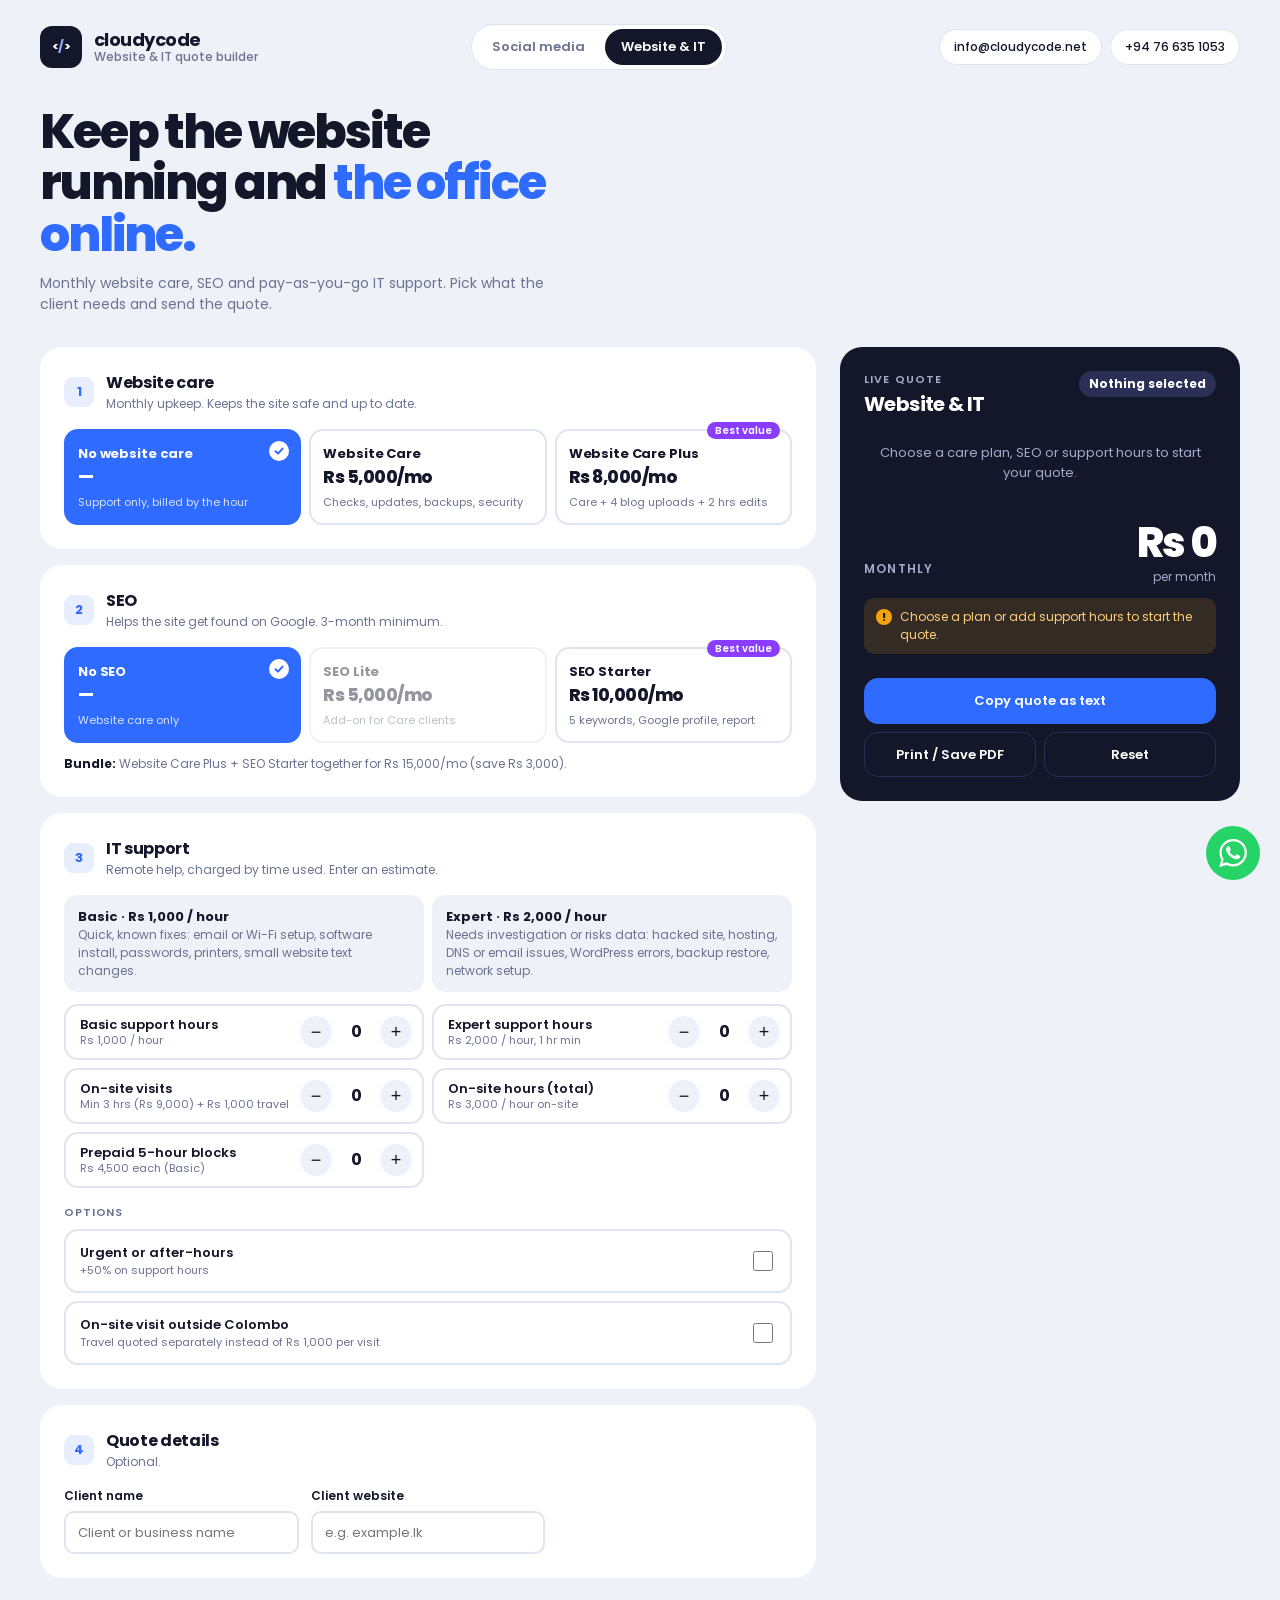
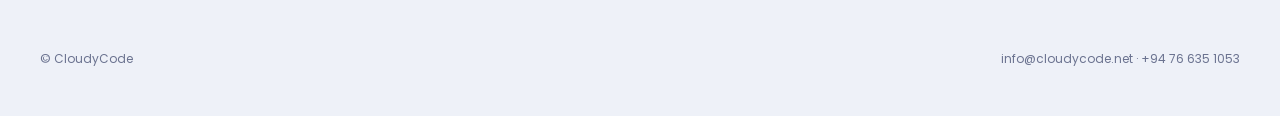
==== website-it.html @ 7098a3b8 "feat: add Website & IT quote page and detailed printed quotes - New website-it.html: Website Care / " ====
<!doctype html>
<html lang="en">
<head>
  <meta charset="utf-8">
  <meta name="viewport" content="width=device-width, initial-scale=1">
  <title>CloudyCode Website &amp; IT Quote</title>
  <link rel="preconnect" href="https://fonts.googleapis.com">
  <link rel="preconnect" href="https://fonts.gstatic.com" crossorigin>
  <link href="https://fonts.googleapis.com/css2?family=Poppins:wght@400;500;600;700;800&display=swap" rel="stylesheet">
  <link rel="stylesheet" href="styles.css">
  <style>
    .plans { display:grid; grid-template-columns:repeat(3,minmax(0,1fr)); gap:var(--s2); }
    .plans .preset { min-height:96px; }
    .plans .preset .p-meta { line-height:1.4; }
    .preset:disabled { opacity:.45; cursor:not-allowed; transform:none; border-color:var(--line); }
    .note { margin-top:var(--s3); font-size:12px; color:var(--muted); }
    .note strong { color:var(--ink); }
    .toggle { display:flex; align-items:center; justify-content:space-between; gap:var(--s3); padding:12px 14px; border:2px solid var(--line); border-radius:var(--r-md); cursor:pointer; font-size:13px; font-weight:600; transition:border-color .15s, background .15s; }
    .toggle small { display:block; font-weight:400; font-size:11px; color:var(--muted); }
    .toggle input { width:20px; height:20px; accent-color:var(--blue); flex:none; }
    .toggle:has(input:checked) { border-color:var(--blue); background:var(--blue-soft); }
    .tier-guide { display:grid; grid-template-columns:1fr 1fr; gap:var(--s2); margin-bottom:var(--s3); }
    .tier-guide > div { padding:12px 14px; border-radius:var(--r-md); background:var(--canvas); font-size:12px; }
    .tier-guide strong { display:block; font-size:13px; }
    .tier-guide span { color:var(--muted); }
    .q-group { margin-top:var(--s4); font-size:11px; font-weight:600; letter-spacing:.1em; text-transform:uppercase; color:var(--on-dark-muted); }
    .line.discount > span:last-child { color:#7EE2B8; }
    .subtotal { display:flex; justify-content:space-between; padding:10px 0 0; font-size:13px; font-weight:700; }
    .subtotal small { font-weight:400; color:var(--on-dark-muted); }
    .included li::before { content:"✓ "; }
    @media (max-width:760px) { .plans { grid-template-columns:1fr; } .tier-guide { grid-template-columns:1fr; } }
  </style>
</head>
<body>
  <header class="shell topbar">
    <a class="brand" href="index.html" aria-label="CloudyCode home"><span class="brand-mark" aria-hidden="true">&lt;<b>/</b>&gt;</span><span class="brand-name">cloudycode<small>Website &amp; IT quote builder</small></span></a>
    <nav class="tabs" aria-label="Services"><a href="index.html">Social media</a><a href="website-it.html" aria-current="page">Website &amp; IT</a></nav>
    <nav class="contact" aria-label="Contact"><a class="mail" href="mailto:info@cloudycode.net">info@cloudycode.net</a><a href="tel:+94766351053">+94 76 635 1053</a></nav>
  </header>
  <section class="shell intro">
    <h1>Keep the website running and <span>the office online.</span></h1>
    <p>Monthly website care, SEO and pay-as-you-go IT support. Pick what the client needs and send the quote.</p>
  </section>
  <main class="shell layout">
    <div class="steps" aria-label="Quote inputs">
      <section class="step">
        <div class="step-head"><span class="step-no">1</span><div class="grow"><h2>Website care</h2><p>Monthly upkeep. Keeps the site safe and up to date.</p></div></div>
        <div class="plans" id="carePlans" role="group" aria-label="Website care plan"></div>
      </section>
      <section class="step">
        <div class="step-head"><span class="step-no">2</span><div class="grow"><h2>SEO</h2><p>Helps the site get found on Google. 3-month minimum.</p></div></div>
        <div class="plans" id="seoPlans" role="group" aria-label="SEO plan"></div>
        <div class="note" id="bundleNote"></div>
      </section>
      <section class="step">
        <div class="step-head"><span class="step-no">3</span><div class="grow"><h2>IT support</h2><p>Remote help, charged by time used. Enter an estimate.</p></div></div>
        <div class="tier-guide">
          <div><strong>Basic · Rs 1,000 / hour</strong><span>Quick, known fixes: email or Wi-Fi setup, software install, passwords, printers, small website text changes.</span></div>
          <div><strong>Expert · Rs 2,000 / hour</strong><span>Needs investigation or risks data: hacked site, hosting, DNS or email issues, WordPress errors, backup restore, network setup.</span></div>
        </div>
        <div class="step-grid" id="supportFields"></div>
        <div class="group-label">Options</div>
        <label class="toggle" for="urgent"><span>Urgent or after-hours<small>+50% on support hours</small></span><input type="checkbox" id="urgent"></label>
        <label class="toggle" for="outsideColombo" style="margin-top:8px"><span>On-site visit outside Colombo<small>Travel quoted separately instead of Rs 1,000 per visit</small></span><input type="checkbox" id="outsideColombo"></label>
      </section>
      <section class="step">
        <div class="step-head"><span class="step-no">4</span><div class="grow"><h2>Quote details</h2><p>Optional.</p></div></div>
        <div class="fields">
          <div class="field"><label for="clientName">Client name</label><input id="clientName" type="text" maxlength="100" autocomplete="organization" placeholder="Client or business name"></div>
          <div class="field"><label for="website">Client website</label><input id="website" type="text" maxlength="120" placeholder="e.g. example.lk"></div>
        </div>
      </section>
    </div>
    <aside class="quote-card" id="quote" aria-label="Live quote">
      <div class="quote-head"><div><div class="quote-kicker">Live quote</div><h2>Website &amp; IT</h2><div class="client" id="clientOutput"></div></div><div class="plan-pill" id="planPill"></div></div>
      <div id="monthlyBlock"></div>
      <div class="total"><span>Monthly</span><div><strong id="quoteTotal">Rs 0</strong><small id="totalSuffix">per month</small></div></div>
      <span class="sr-only" id="totalLive" aria-live="polite"></span>
      <div id="supportBlock"></div>
      <div class="warnings" id="warnings"></div>
      <div class="included" id="included"></div>
      <div class="actions"><button type="button" id="copyButton" class="primary">Copy quote as text</button><button type="button" id="printButton">Print / Save PDF</button><button type="button" id="resetButton">Reset</button></div>
    </aside>
  </main>
  <section id="printView" class="shell print-view" aria-label="Printable quote"></section>
  <footer class="shell"><span>© CloudyCode</span><span>info@cloudycode.net · +94 76 635 1053</span></footer>
  <a class="mobile-bar" href="#quote"><span>View quote</span><strong id="mobileTotal">Rs 0</strong></a>
  <a class="whatsapp" href="https://wa.me/94766351053" aria-label="Contact CloudyCode on WhatsApp"><svg viewBox="0 0 24 24" aria-hidden="true"><path d="M20.5 3.5A11.75 11.75 0 0 0 12.16 0C5.67 0 .39 5.28.39 11.77c0 2.07.54 4.1 1.57 5.9L.3 24l6.48-1.7a11.75 11.75 0 0 0 5.38 1.3h.01c6.49 0 11.77-5.28 11.77-11.77 0-3.15-1.22-6.11-3.44-8.33Zm-8.34 18.1h-.01a9.8 9.8 0 0 1-4.99-1.37l-.36-.21-3.85 1.01 1.03-3.75-.23-.39a9.8 9.8 0 0 1-1.5-5.22C2.25 6.27 6.69 1.83 12.16 1.83a9.84 9.84 0 0 1 9.84 9.84c0 5.47-4.45 9.93-9.84 9.93Zm5.4-7.42c-.3-.15-1.77-.87-2.04-.96-.27-.1-.47-.15-.67.15-.2.3-.77.96-.94 1.16-.17.2-.35.22-.65.07-.3-.15-1.26-.46-2.4-1.47-.89-.79-1.49-1.77-1.66-2.07-.17-.3-.02-.46.13-.61.13-.13.3-.35.45-.52.15-.17.2-.3.3-.5.1-.2.05-.37-.02-.52-.07-.15-.67-1.62-.92-2.22-.24-.58-.49-.5-.67-.51h-.57c-.2 0-.52.07-.79.37-.27.3-1.04 1.02-1.04 2.49s1.07 2.89 1.22 3.09c.15.2 2.1 3.21 5.1 4.5.71.31 1.27.49 1.7.63.71.23 1.36.2 1.87.12.57-.09 1.77-.72 2.02-1.42.25-.7.25-1.3.17-1.42-.07-.12-.27-.2-.57-.35Z"/></svg></a>
  <div id="testPanel" class="test-panel" hidden></div>
  <script>
    // All prices and wording live here. Placeholder = not yet confirmed by CloudyCode.
    const CONFIG = {
      currency: "Rs",
      care: {
        none:     { label: "No website care", price: 0, short: "Support only, billed by the hour" },
        care:     { label: "Website Care", price: 5000, placeholder: true, short: "Checks, updates, backups, security",
                    includes: ["Weekly website check (site up, forms working, errors)", "Monthly plugin, theme and WordPress updates", "Monthly backup", "Security fixes when a vulnerability is reported", "Up to 1 hour of small fixes per month", "No blog uploads or content edits"] },
        carePlus: { label: "Website Care Plus", price: 8000, placeholder: true, short: "Care + 4 blog uploads + 2 hrs edits",
                    includes: ["Everything in Website Care", "4 blog uploads per month (client sends text and images)", "Up to 2 hours of small fixes and edits per month"] },
      },
      seo: {
        none:    { label: "No SEO", price: 0, short: "Website care only" },
        lite:    { label: "SEO Lite", price: 5000, placeholder: true, requiresCare: true, short: "Add-on for Care clients",
                   includes: ["SEO titles and meta descriptions on new posts", "2 Google Business Profile posts per month", "Monthly Search Console error check", "Short monthly summary"] },
        starter: { label: "SEO Starter", price: 10000, placeholder: true, short: "5 keywords, Google profile, report",
                   includes: ["First month: research 5 target keywords", "First month: SEO on the 5 main pages", "First month: Google Business Profile and Search Console setup", "SEO on every new post", "4 Google Business Profile posts per month", "Fix Search Console errors", "Simple monthly ranking and traffic report"] },
      },
      // Discount when these two are taken together.
      bundles: [{ care: "carePlus", seo: "starter", label: "Care Plus + SEO Starter bundle", discount: 3000 }],
      seoMinimumMonths: 3,
      support: {
        basicRate: 1000,   // per hour, billed in 30-minute blocks, 30-minute minimum
        expertRate: 2000,  // per hour, 1-hour minimum, then 30-minute blocks
        onsite: { rate: 3000, minHours: 3, travelColombo: 1000 }, // travel per visit inside Colombo; outside Colombo quoted per job // per hour on-site, 3-hour minimum per visit (Rs 3,000). Colombo; travel outside quoted separately.
        urgentPct: 50,     // added to support hours for urgent / after-hours work
        prepaidBlock: { hours: 5, price: 4500, label: "Prepaid 5 hours (Basic)" },
        careDiscountPct: 10, // off support hours for Website Care / Care Plus clients
        placeholder: true,
      },
      quote: {
        validDays: 14,
        notes: [
          "Monthly plans are billed at the start of each month and can be cancelled with one month's notice.",
          "SEO has a 3-month minimum. Results usually show after 3–6 months.",
          "IT support is billed on the time actually used. Hours on this quote are an estimate.",
          "Hosting, domain renewals, paid plugins and licences are not included unless listed.",
        ],
      },
    };

    const LIMITS = { basicHours:[0,40,.5], expertHours:[0,40,.5], onsiteVisits:[0,20,1], onsiteHours:[0,80,.5], prepaidBlocks:[0,10,1] };
    const LABELS = { basicHours:'Basic support hours', expertHours:'Expert support hours', onsiteVisits:'On-site visits', onsiteHours:'On-site hours (total)', prepaidBlocks:'Prepaid 5-hour blocks' };
    const HINTS = { basicHours:()=>`${money(CONFIG.support.basicRate)} / hour`, expertHours:()=>`${money(CONFIG.support.expertRate)} / hour, 1 hr min`, onsiteVisits:()=>`Min ${CONFIG.support.onsite.minHours} hrs (${money(CONFIG.support.onsite.minHours * CONFIG.support.onsite.rate)}) + ${money(CONFIG.support.onsite.travelColombo)} travel`, onsiteHours:()=>`${money(CONFIG.support.onsite.rate)} / hour on-site`, prepaidBlocks:()=>`${money(CONFIG.support.prepaidBlock.price)} each (Basic)` };
    const DEFAULT_STATE = () => ({ care:'none', seo:'none', basicHours:0, expertHours:0, onsiteVisits:0, onsiteHours:0, prepaidBlocks:0, urgent:false, outsideColombo:false, clientName:'', website:'' });

    const money = n => `${CONFIG.currency} ${Math.round(n).toLocaleString('en-US')}`;
    const hrs = n => `${n % 1 ? n.toFixed(1) : n} hr${n === 1 ? '' : 's'}`;
    const clamp = (v, min, max) => { const n = Number(v); return Number.isFinite(n) ? Math.min(max, Math.max(min, n)) : 0; };
    const toHalf = n => Math.ceil(n * 2) / 2;
    const normalized = input => { const s = {...DEFAULT_STATE(), ...input}; Object.entries(LIMITS).forEach(([k,[min,max,step]]) => { s[k] = clamp(s[k], min, max); if (step === 1) s[k] = Math.round(s[k]); }); if (!CONFIG.care[s.care]) s.care = 'none'; if (!CONFIG.seo[s.seo]) s.seo = 'none'; return s; };
    const line = (label, amount, sub) => ({ label, amount, sub });

    function calculate(input) {
      const s = normalized(input);
      const care = CONFIG.care[s.care], seo = CONFIG.seo[s.seo], sup = CONFIG.support;
      const hasCare = s.care !== 'none';
      const warnings = [];

      // Monthly
      const monthly = [];
      if (hasCare) monthly.push(line(care.label, care.price, 'per month'));
      let seoCharged = s.seo !== 'none';
      if (seo.requiresCare && !hasCare) { seoCharged = false; warnings.push(`${seo.label} is only available with Website Care or Care Plus. Choose a care plan or SEO Starter.`); }
      if (seoCharged) monthly.push(line(seo.label, seo.price, `per month · ${CONFIG.seoMinimumMonths}-month minimum`));
      const bundle = CONFIG.bundles.find(b => b.care === s.care && b.seo === s.seo && seoCharged);
      if (bundle) monthly.push(line(bundle.label, -bundle.discount, 'discount'));
      const monthlyTotal = monthly.reduce((t, l) => t + l.amount, 0);

      // Support (estimate)
      const support = [];
      const basicBilled = s.basicHours > 0 ? Math.max(.5, toHalf(s.basicHours)) : 0;
      const expertBilled = s.expertHours > 0 ? Math.max(1, toHalf(s.expertHours)) : 0;
      if (s.expertHours > 0 && s.expertHours < 1) warnings.push('Expert support has a 1-hour minimum. Billed as 1 hour.');
      const basicCost = basicBilled * sup.basicRate, expertCost = expertBilled * sup.expertRate;
      if (basicBilled) support.push(line('Basic support', basicCost, `${hrs(basicBilled)} × ${money(sup.basicRate)}`));
      if (expertBilled) support.push(line('Expert support', expertCost, `${hrs(expertBilled)} × ${money(sup.expertRate)}`));
      const visits = s.onsiteVisits || (s.onsiteHours > 0 ? 1 : 0);
      const onsiteMin = visits * sup.onsite.minHours;
      const onsiteBilled = visits ? Math.max(onsiteMin, toHalf(s.onsiteHours)) : 0;
      if (visits && toHalf(s.onsiteHours) < onsiteMin) warnings.push(`On-site visits have a ${sup.onsite.minHours}-hour minimum (${money(sup.onsite.minHours * sup.onsite.rate)} per visit). Billed as ${hrs(onsiteBilled)}.`);
      const onsiteCost = onsiteBilled * sup.onsite.rate;
      if (onsiteBilled) support.push(line('On-site support', onsiteCost, `${visits} visit${visits > 1 ? 's' : ''} · ${hrs(onsiteBilled)} × ${money(sup.onsite.rate)} (min ${sup.onsite.minHours} hrs per visit)`));
      const hoursCost = basicCost + expertCost + onsiteCost;
      const urgentCost = s.urgent && hoursCost ? Math.round(hoursCost * sup.urgentPct / 100) : 0;
      if (urgentCost) support.push(line(`Urgent / after-hours (+${sup.urgentPct}%)`, urgentCost, `on ${money(hoursCost)} of support`));
      if (s.urgent && !hoursCost) warnings.push('Urgent is ticked but no support hours are entered.');
      const careDiscount = hasCare && hoursCost ? Math.round((hoursCost + urgentCost) * sup.careDiscountPct / 100) : 0;
      if (careDiscount) support.push(line(`Care client discount (${sup.careDiscountPct}%)`, -careDiscount, 'on support hours'));
      if (visits && !s.outsideColombo) support.push(line('Travel (Colombo)', visits * sup.onsite.travelColombo, `${visits} × ${money(sup.onsite.travelColombo)}`));
      if (visits && s.outsideColombo) { support.push(line('Travel (outside Colombo)', 0, 'quoted separately')); warnings.push('Travel outside Colombo is not in this total. Add the travel cost before sending.'); }
      if (s.prepaidBlocks) support.push(line(sup.prepaidBlock.label, s.prepaidBlocks * sup.prepaidBlock.price, `${s.prepaidBlocks} × ${money(sup.prepaidBlock.price)} · saves ${money(s.prepaidBlocks * (sup.prepaidBlock.hours * sup.basicRate - sup.prepaidBlock.price))}`));
      const supportTotal = support.reduce((t, l) => t + l.amount, 0);

      if (!hasCare && s.seo === 'none' && !supportTotal) warnings.push('Choose a plan or add support hours to start the quote.');
      if (s.basicHours >= 5 && !s.prepaidBlocks) warnings.push(`Tip: ${hrs(s.basicHours)} of Basic support costs less as a prepaid 5-hour block (${money(CONFIG.support.prepaidBlock.price)}).`);
      if ([CONFIG.care[s.care], seoCharged ? seo : null].some(x => x && x.placeholder) || (supportTotal && sup.placeholder)) warnings.push('Includes placeholder rates. Confirm before sending.');

      const includes = [];
      if (hasCare) includes.push({ title: care.label, items: care.includes });
      if (seoCharged) includes.push({ title: seo.label, items: seo.includes });
      return { state: s, monthly, monthlyTotal, support, supportTotal, basicBilled, expertBilled, bundle, seoCharged, warnings, includes };
    }

    // ---------- UI ----------
    let state = DEFAULT_STATE(), lastResult = calculate(state), shownTotal = 0, frame = null;
    const $ = id => document.getElementById(id);
    const el = (tag, text, cls) => { const n = document.createElement(tag); if (text !== undefined) n.textContent = text; if (cls) n.className = cls; return n; };
    const TICK = '<svg viewBox="0 0 12 12" aria-hidden="true"><path d="M2.5 6.2 5 8.6l4.5-5" fill="none" stroke="currentColor" stroke-width="2" stroke-linecap="round" stroke-linejoin="round"/></svg>';

    function planLabel(r) {
      const parts = [];
      if (r.state.care !== 'none') parts.push(CONFIG.care[r.state.care].label);
      if (r.seoCharged) parts.push(CONFIG.seo[r.state.seo].label);
      if (r.supportTotal) parts.push('IT support');
      return parts.join(' + ') || 'Nothing selected';
    }

    function renderPlans() {
      [['carePlans', 'care'], ['seoPlans', 'seo']].forEach(([id, group]) => {
        const wrap = $(id); wrap.replaceChildren();
        Object.entries(CONFIG[group]).forEach(([key, plan]) => {
          const b = el('button', undefined, 'preset'); b.type = 'button';
          const on = state[group] === key; b.classList.toggle('active', on); b.setAttribute('aria-pressed', String(on));
          b.append(el('span', plan.label, 'p-name'), el('span', plan.price ? `${money(plan.price)}/mo` : '—', 'p-price num'), el('span', plan.short, 'p-meta'));
          if (key === 'carePlus' || key === 'starter') b.append(el('span', 'Best value', 'p-tag'));
          const c = el('span', undefined, 'p-check'); c.innerHTML = TICK; b.append(c);
          if (plan.requiresCare && state.care === 'none') { b.disabled = true; b.title = 'Needs Website Care or Care Plus'; }
          b.addEventListener('click', () => { state[group] = key; update(); });
          wrap.append(b);
        });
      });
      const b = CONFIG.bundles[0];
      const n = $('bundleNote'); n.replaceChildren();
      const active = state.care === b.care && state.seo === b.seo;
      n.append(el('strong', active ? `✓ Bundle applied: −${money(b.discount)}/mo. ` : 'Bundle: '), document.createTextNode(active ? `${CONFIG.care[b.care].label} + ${CONFIG.seo[b.seo].label} for ${money(CONFIG.care[b.care].price + CONFIG.seo[b.seo].price - b.discount)}/mo.` : `${CONFIG.care[b.care].label} + ${CONFIG.seo[b.seo].label} together for ${money(CONFIG.care[b.care].price + CONFIG.seo[b.seo].price - b.discount)}/mo (save ${money(b.discount)}).`));
    }

    function makeStepper(key) {
      const [min, max, step] = LIMITS[key];
      const row = el('div', undefined, 'step-row');
      const label = el('label', LABELS[key]); label.htmlFor = `${key}Input`; label.append(el('small', HINTS[key]()));
      const box = el('div', undefined, 'stepper');
      const minus = el('button', '−'); minus.type = 'button'; minus.setAttribute('aria-label', `Decrease ${LABELS[key]}`);
      const input = document.createElement('input'); input.id = `${key}Input`; input.type = 'number'; input.min = min; input.max = max; input.step = step; input.value = '0'; input.inputMode = 'decimal';
      const plus = el('button', '+'); plus.type = 'button'; plus.setAttribute('aria-label', `Increase ${LABELS[key]}`);
      const set = v => { state[key] = clamp(v, min, max); input.value = String(state[key]); update(); };
      minus.addEventListener('click', () => set(state[key] - step)); plus.addEventListener('click', () => set(state[key] + step));
      input.addEventListener('change', () => set(input.value));
      box.append(minus, input, plus); row.append(label, box); return row;
    }

    function animateTotal(target) {
      const node = $('quoteTotal'); cancelAnimationFrame(frame);
      if (target === shownTotal || matchMedia('(prefers-reduced-motion: reduce)').matches) { shownTotal = target; node.textContent = money(target); return; }
      const from = shownTotal, start = performance.now(); shownTotal = target;
      node.classList.remove('bump'); void node.offsetWidth; node.classList.add('bump');
      const tick = now => { const t = Math.min(1, (now - start) / 380); node.textContent = money(from + (target - from) * (1 - Math.pow(1 - t, 3))); if (t < 1) frame = requestAnimationFrame(tick); };
      frame = requestAnimationFrame(tick);
    }

    function lineRows(lines) {
      const box = el('div', undefined, 'quote-lines');
      lines.forEach(l => { const row = el('div', undefined, `line${l.amount < 0 ? ' discount' : ''}`); const left = el('span'); left.append(el('span', l.label), el('span', l.sub, 'sub')); row.append(left, el('span', `${l.amount < 0 ? '−' : ''}${money(Math.abs(l.amount))}`)); box.append(row); });
      return box;
    }

    function render(r) {
      lastResult = r;
      $('clientOutput').textContent = [state.clientName, state.website].filter(Boolean).join(' · ');
      const pill = el('strong', planLabel(r)); if (r.monthlyTotal || r.supportTotal) pill.className = 'match';
      $('planPill').replaceChildren(pill, el('div', r.monthlyTotal ? 'Monthly plan' : (r.supportTotal ? 'Support only' : '')));

      const mb = $('monthlyBlock'); mb.replaceChildren();
      if (r.monthly.length) { mb.append(el('div', 'Monthly plan', 'q-group'), lineRows(r.monthly)); }
      else if (!r.supportTotal) mb.append(el('div', 'Choose a care plan, SEO or support hours to start your quote.', 'empty'));

      // Big total: monthly if any, else support estimate.
      const showMonthly = r.monthlyTotal > 0 || !r.supportTotal;
      animateTotal(showMonthly ? r.monthlyTotal : r.supportTotal);
      document.querySelector('.total > span').textContent = showMonthly ? 'Monthly' : 'Support';
      $('totalSuffix').textContent = showMonthly ? 'per month' : 'estimate, billed on time used';
      $('mobileTotal').textContent = money(showMonthly ? r.monthlyTotal : r.supportTotal);
      $('totalLive').textContent = `Monthly ${money(r.monthlyTotal)}, support estimate ${money(r.supportTotal)}`;

      const sb = $('supportBlock'); sb.replaceChildren();
      if (r.support.length && showMonthly) {
        sb.append(el('div', 'IT support · estimate', 'q-group'), lineRows(r.support));
        const st = el('div', undefined, 'subtotal'); const left = el('span', 'Support estimate '); left.append(el('small', 'billed on time used')); st.append(left, el('span', money(r.supportTotal))); sb.append(st);
      } else if (r.support.length) { sb.append(lineRows(r.support)); }

      const w = $('warnings'); w.replaceChildren(); r.warnings.forEach(t => w.append(el('div', t, 'warning')));
      const inc = $('included'); inc.replaceChildren();
      r.includes.forEach(g => { inc.append(el('h3', `${g.title} includes`)); const ul = el('ul'); g.items.forEach(i => ul.append(el('li', i))); inc.append(ul); });
    }

    function update() {
      state = normalized(state);
      Object.keys(LIMITS).forEach(k => { const i = $(`${k}Input`); if (i && document.activeElement !== i) i.value = String(state[k]); i.closest('.step-row').classList.toggle('on', state[k] > 0); });
      renderPlans(); render(calculate(state));
    }

    function quoteText() {
      const r = lastResult, out = ['CloudyCode – Website & IT Quote'];
      if (state.clientName) out.push(`Client: ${state.clientName}`); if (state.website) out.push(`Website: ${state.website}`);
      out.push(`Plan: ${planLabel(r)}`, '');
      if (r.monthly.length) { out.push('MONTHLY'); r.monthly.forEach(l => out.push(`${l.label} ........ ${l.amount < 0 ? '−' : ''}${money(Math.abs(l.amount))}`)); out.push(`TOTAL ........ ${money(r.monthlyTotal)} / month`, ''); }
      if (r.support.length) { out.push('IT SUPPORT (estimate, billed on time used)'); r.support.forEach(l => out.push(`${l.label} (${l.sub}) ........ ${l.amount < 0 ? '−' : ''}${money(Math.abs(l.amount))}`)); out.push(`Support estimate ........ ${money(r.supportTotal)}`, ''); }
      r.includes.forEach(g => out.push(`${g.title}: ${g.items.join('; ')}`));
      out.push('', 'info@cloudycode.net · +94 76 635 1053');
      return out.join('\n');
    }

    function buildPrintView(r) {
      const v = $('printView'); v.replaceChildren();
      const now = new Date(), pad = n => String(n).padStart(2, '0');
      const fmt = d => d.toLocaleDateString('en-GB', { day:'numeric', month:'long', year:'numeric' });
      const no = `WI-${String(now.getFullYear()).slice(2)}${pad(now.getMonth()+1)}${pad(now.getDate())}-${pad(now.getHours())}${pad(now.getMinutes())}`;
      const valid = new Date(now.getTime() + CONFIG.quote.validDays * 86400000);
      const section = (t, intro) => { const s = el('section', undefined, 'pv-section'); s.append(el('h3', t)); if (intro) s.append(el('p', intro, 'pv-intro')); v.append(s); return s; };

      const head = el('div', undefined, 'pv-head'); const brand = el('div'); brand.append(el('div', 'cloudycode', 'pv-brand'), el('div', 'Website & IT Quote', 'pv-title'));
      const meta = el('div', undefined, 'pv-meta'); [['Quote no.', no], ['Date', fmt(now)], ['Valid until', fmt(valid)]].forEach(([k, val]) => { const d = el('div'); d.append(el('span', k), el('strong', val)); meta.append(d); });
      head.append(brand, meta); v.append(head);

      const sum = el('div', undefined, 'pv-summary');
      [['Prepared for', state.clientName || '—'], ['Website', state.website || '—'], ['Plan', planLabel(r)], ['Support estimate', r.supportTotal ? money(r.supportTotal) : '—']].forEach(([k, val]) => { const d = el('div'); d.append(el('span', k), el('strong', val)); sum.append(d); });
      const tb = el('div', undefined, 'pv-sum-total'); tb.append(el('span', 'Monthly'), el('strong', `${money(r.monthlyTotal)} / month`)); sum.append(tb); v.append(sum);

      const table = (rows, totalLabel, total) => { const t = el('table', undefined, 'pv-table'); const th = el('thead'); const hr = el('tr'); ['Item', 'Detail', 'Amount'].forEach((h, i) => hr.append(el('th', h, i === 2 ? 'num' : ''))); th.append(hr); t.append(th); const b = el('tbody'); rows.forEach(l => { const tr = el('tr'); tr.append(el('td', l.label), el('td', l.sub), el('td', `${l.amount < 0 ? '−' : ''}${money(Math.abs(l.amount))}`, 'num')); b.append(tr); }); t.append(b); const f = el('tfoot'); const fr = el('tr'); fr.append(el('td', totalLabel), el('td', ''), el('td', total, 'num')); f.append(fr); t.append(f); return t; };
      if (r.monthly.length) section('Monthly plan', 'Billed at the start of each month.').append(table(r.monthly, 'Monthly total', `${money(r.monthlyTotal)} / month`));
      if (r.includes.length) { const s = section('What is included'); const g = el('div', undefined, 'pv-platforms'); r.includes.forEach(x => { const c = el('div', undefined, 'pv-plat'); const top = el('div', undefined, 'pv-plat-top'); top.append(el('strong', x.title), el('span', `${money((x.title === CONFIG.care[r.state.care]?.label ? CONFIG.care[r.state.care] : CONFIG.seo[r.state.seo]).price)}/mo`)); c.append(top); const ul = el('ul'); x.items.forEach(i => ul.append(el('li', i))); c.append(ul); g.append(c); }); s.append(g); }
      if (r.support.length) section('IT support (estimate)', 'Billed on the time actually used. The hours below are an estimate.').append(table(r.support, 'Support estimate', money(r.supportTotal)));

      const sup = CONFIG.support;
      const how = section('How IT support is charged'); const ol = el('ol', undefined, 'pv-steps');
      [`Basic support, ${money(sup.basicRate)}/hour: quick, known fixes such as email or Wi-Fi setup, software installs, passwords, printers and small website text changes. Billed in 30-minute blocks, minimum 30 minutes.`,
       `Expert support, ${money(sup.expertRate)}/hour: problems that need investigation or put data or security at risk, such as a hacked website, hosting, DNS or email issues, WordPress errors, backup restores and network setup. Minimum 1 hour, then 30-minute blocks.`,
       'Every job starts as Basic. If it turns out to be Expert work, we tell you before continuing and only go ahead with your approval.',
       `On-site support in Colombo: ${money(sup.onsite.rate)}/hour with a ${sup.onsite.minHours}-hour minimum per visit (${money(sup.onsite.minHours * sup.onsite.rate)}). A full day (5 hours) is ${money(5 * sup.onsite.rate)}. Travel is ${money(sup.onsite.travelColombo)} per visit inside Colombo; outside Colombo it is quoted separately.`,
       `Urgent or after-hours work: +${sup.urgentPct}% on support hours.`,
       `Prepaid ${sup.prepaidBlock.hours}-hour Basic block: ${money(sup.prepaidBlock.price)} (instead of ${money(sup.prepaidBlock.hours * sup.basicRate)}).`,
       `Website Care and Care Plus clients get ${sup.careDiscountPct}% off support hours.`].forEach(t => ol.append(el('li', t)));
      how.append(ol);

      const notes = section('Notes'); const nl = el('ul', undefined, 'pv-notes');
      [`This quote is valid until ${fmt(valid)}.`, ...CONFIG.quote.notes, ...(r.warnings.some(w => w.includes('placeholder')) ? ['Some rates are still being confirmed and may change before work starts.'] : [])].forEach(t => nl.append(el('li', t)));
      notes.append(nl);
      const foot = el('div', undefined, 'pv-foot'); foot.append(el('strong', 'CloudyCode'), el('span', 'info@cloudycode.net · +94 76 635 1053 · WhatsApp +94 76 635 1053')); v.append(foot);
    }

    function runTests() {
      const S = o => ({...DEFAULT_STATE(), ...o});
      const cases = [
        ['T1 Care only', S({care:'care'}), r => r.monthlyTotal === 5000],
        ['T2 Care Plus + SEO Starter bundle', S({care:'carePlus', seo:'starter'}), r => r.monthlyTotal === 15000],
        ['T3 Care + SEO Lite', S({care:'care', seo:'lite'}), r => r.monthlyTotal === 10000],
        ['T4 SEO Lite without care is not charged', S({seo:'lite'}), r => r.monthlyTotal === 0 && r.warnings.some(w => w.includes('only available'))],
        ['T5 SEO Starter alone', S({seo:'starter'}), r => r.monthlyTotal === 10000],
        ['T6 Support 2h basic + 1h expert', S({basicHours:2, expertHours:1}), r => r.supportTotal === 4000],
        ['T7 Same with Care: 10% off hours', S({care:'care', basicHours:2, expertHours:1}), r => r.monthlyTotal === 5000 && r.supportTotal === 3600],
        ['T8 Expert 0.5h billed as 1h', S({expertHours:.5}), r => r.supportTotal === 2000],
        ['T9 Urgent 2h basic (+50%)', S({basicHours:2, urgent:true}), r => r.supportTotal === 3000],
        ['T10 On-site visit (3h min) + 1h basic', S({basicHours:1, onsiteVisits:1}), r => r.supportTotal === 11000 && r.warnings.some(w => w.includes('3-hour minimum'))],
        ['T13 On-site 1 visit, 5 hours = full day', S({onsiteVisits:1, onsiteHours:5}), r => r.supportTotal === 16000],
        ['T14 On-site 2 visits, 4 hours billed as 6', S({onsiteVisits:2, onsiteHours:4}), r => r.supportTotal === 20000],
        ['T15 On-site hours without visits = 1 visit', S({onsiteHours:2}), r => r.supportTotal === 10000],
        ['T16 Outside Colombo: no travel in total, warning', S({onsiteVisits:1, outsideColombo:true}), r => r.supportTotal === 9000 && r.warnings.some(w => w.includes('outside Colombo'))],
        ['T17 Care discount not applied to travel', S({care:'care', onsiteVisits:1}), r => r.supportTotal === 9100],
        ['T11 Prepaid block, no care discount on it', S({care:'care', prepaidBlocks:1}), r => r.supportTotal === 4500],
        ['T12 Basic 0.2h billed as 0.5h', S({basicHours:.2}), r => r.supportTotal === 500],
      ];
      const res = cases.map(([n, s, ok]) => { const r = calculate(s); const pass = ok(r); return { n, pass, d: pass ? 'PASS' : `FAIL (monthly ${r.monthlyTotal}, support ${r.supportTotal})` }; });
      const p = $('testPanel'); p.hidden = false; p.replaceChildren(el('strong', `${res.filter(x => x.pass).length}/${res.length} tests passing`));
      res.forEach(x => { p.append(el('div', `${x.n}: ${x.d}`, x.pass ? 'test-pass' : 'test-fail')); console[x.pass ? 'log' : 'error'](`${x.n}: ${x.d}`); });
    }

    Object.keys(LIMITS).forEach(k => $('supportFields').append(makeStepper(k)));
    $('urgent').addEventListener('change', e => { state.urgent = e.target.checked; update(); });
    $('outsideColombo').addEventListener('change', e => { state.outsideColombo = e.target.checked; update(); });
    $('clientName').addEventListener('input', e => { state.clientName = e.target.value; update(); });
    $('website').addEventListener('input', e => { state.website = e.target.value; update(); });
    $('copyButton').addEventListener('click', () => navigator.clipboard?.writeText(quoteText()).then(() => { const b = $('copyButton'); b.textContent = 'Copied ✓'; b.classList.add('done'); setTimeout(() => { b.textContent = 'Copy quote as text'; b.classList.remove('done'); }, 1600); }));
    $('printButton').addEventListener('click', () => { buildPrintView(lastResult); window.print(); });
    $('resetButton').addEventListener('click', () => { state = DEFAULT_STATE(); $('urgent').checked = false; $('outsideColombo').checked = false; $('clientName').value = ''; $('website').value = ''; update(); });
    update();
    if (new URLSearchParams(location.search).get('test') === '1') runTests();
    window.calculate = calculate;
  </script>
</body>
</html>
---- styles.css ----
:root {
  --ink:#141729; --ink-2:#1F2342; --ink-3:#2A2F55; --canvas:#EEF1F8; --surface:#FFFFFF; --line:#DFE4F0;
  --text:#141729; --muted:#6B7390; --on-dark:#FFFFFF; --on-dark-muted:#A3AACB;
  --blue:#2F6BFF; --blue-strong:#1F55E0; --blue-soft:#E7EEFF; --purple:#8B3DFF; --purple-soft:#F1E8FF;
  --mint:#0FB37A; --mint-soft:#DDF7EC; --amber:#F5A30B; --amber-soft:#FFF3D9;
  --r-sm:10px; --r-md:14px; --r-lg:22px;
  --s1:4px; --s2:8px; --s3:12px; --s4:16px; --s5:24px; --s6:32px; --s7:48px;
}
* { box-sizing:border-box; }
html { scroll-behavior:smooth; }
body { margin:0; color:var(--text); background:var(--canvas); font-family:Poppins, system-ui, sans-serif; font-size:14px; line-height:1.5; -webkit-font-smoothing:antialiased; }
.num { font-variant-numeric:tabular-nums; }
.shell { width:min(1200px, calc(100% - 32px)); margin:0 auto; }

/* Top bar */
.topbar { display:flex; align-items:center; justify-content:space-between; gap:var(--s4); padding:var(--s5) 0; }
.brand { display:flex; align-items:center; gap:var(--s3); text-decoration:none; color:var(--ink); }
.brand-mark { width:42px; height:42px; border-radius:12px; display:flex; align-items:center; justify-content:center; background:var(--ink); color:#fff; font-weight:700; font-size:13px; letter-spacing:-.06em; white-space:nowrap; }
.brand-mark b { color:#8FB0FF; font-weight:700; }
.brand-name { font-weight:700; font-size:18px; letter-spacing:-.03em; line-height:1.1; }
.brand-name small { display:block; font-weight:500; font-size:12px; color:var(--muted); letter-spacing:0; }
.contact { display:flex; gap:var(--s2); flex-wrap:wrap; }
.contact a { display:inline-flex; align-items:center; gap:6px; padding:8px 14px; border-radius:999px; background:var(--surface); color:var(--ink); text-decoration:none; font-size:12px; font-weight:500; border:1px solid var(--line); transition:border-color .15s, color .15s; }
.contact a:hover { border-color:var(--blue); color:var(--blue); }

.intro { padding:var(--s3) 0 var(--s6); }
.intro h1 { margin:0; font-size:clamp(28px,4.4vw,48px); line-height:1.08; letter-spacing:-.045em; font-weight:800; max-width:16ch; }
.intro h1 span { color:var(--blue); }
.intro p { margin:var(--s3) 0 0; color:var(--muted); max-width:56ch; }

.layout { display:grid; grid-template-columns:minmax(0,1fr) 400px; gap:var(--s5); align-items:start; padding-bottom:var(--s7); }

/* Step cards */
.steps { display:grid; gap:var(--s4); }
.step { background:var(--surface); border-radius:var(--r-lg); padding:var(--s5); }
.step-head { display:flex; align-items:center; gap:var(--s3); margin-bottom:var(--s4); }
.step-no { width:30px; height:30px; flex:none; border-radius:9px; display:grid; place-items:center; background:var(--blue-soft); color:var(--blue); font-weight:700; font-size:13px; }
.step-head h2 { margin:0; font-size:16px; font-weight:700; letter-spacing:-.02em; }
.step-head p { margin:0; color:var(--muted); font-size:12px; }
.step-head .grow { flex:1; }

/* Mode segmented control */
.mode { display:grid; grid-template-columns:1fr 1fr; gap:var(--s1); padding:var(--s1); background:var(--canvas); border-radius:var(--r-md); }
.mode button { border:0; border-radius:var(--r-sm); padding:12px; font:inherit; font-weight:600; font-size:13px; color:var(--muted); background:transparent; cursor:pointer; transition:background .15s, color .15s; }
.mode button small { display:block; font-weight:400; font-size:11px; opacity:.8; }
.mode button:hover { color:var(--ink); }
.mode button.active { background:var(--ink); color:#fff; }

/* Package cards */
.presets { display:grid; grid-template-columns:repeat(4,minmax(0,1fr)); gap:var(--s2); }
.preset { position:relative; text-align:left; border:2px solid var(--line); border-radius:var(--r-md); background:var(--surface); padding:var(--s3); font:inherit; color:var(--ink); cursor:pointer; transition:border-color .15s, background .15s, color .15s, transform .15s; }
.preset:hover { border-color:var(--blue); transform:translateY(-2px); }
.preset:active { transform:translateY(0); }
.preset .p-name { display:block; font-weight:700; font-size:13px; letter-spacing:-.01em; }
.preset .p-price { display:block; font-weight:800; font-size:17px; letter-spacing:-.03em; margin-top:2px; }
.preset .p-meta { display:block; font-size:11px; color:var(--muted); margin-top:4px; }
.preset .p-tag { position:absolute; top:-9px; right:10px; padding:1px 8px; border-radius:999px; background:var(--purple); color:#fff; font-size:10px; font-weight:600; }
.preset .p-check { position:absolute; top:10px; right:10px; width:20px; height:20px; border-radius:50%; display:grid; place-items:center; background:#fff; color:var(--blue); opacity:0; transform:scale(.6); transition:opacity .15s, transform .15s; }
.preset .p-check svg { width:12px; }
.preset.active { background:var(--blue); border-color:var(--blue); color:#fff; }
.preset.active .p-meta { color:#D6E1FF; }
.preset.active .p-check { opacity:1; transform:scale(1); }
.plan-status { margin-top:var(--s3); display:flex; align-items:center; gap:var(--s2); font-size:12px; color:var(--muted); }
.chip { display:inline-flex; align-items:center; gap:6px; padding:3px 10px; border-radius:999px; font-size:11px; font-weight:600; }
.chip.match { background:var(--mint-soft); color:#0A7A53; }
.chip.custom { background:var(--canvas); color:var(--muted); }

/* Platforms */
.platforms { display:grid; grid-template-columns:repeat(5,minmax(0,1fr)); gap:var(--s2); }
.check { --brand:var(--blue); position:relative; display:grid; justify-items:center; gap:6px; padding:var(--s4) var(--s2) var(--s3); border:2px solid var(--line); border-radius:var(--r-md); background:var(--surface); color:var(--ink); font-size:12px; font-weight:600; cursor:pointer; transition:border-color .15s, background .15s, color .15s; }
.check[data-platform=facebook] { --brand:#1877F2; } .check[data-platform=instagram] { --brand:#E1306C; } .check[data-platform=tiktok] { --brand:#111111; } .check[data-platform=youtube] { --brand:#FF0000; } .check[data-platform=linkedin] { --brand:#0A66C2; }
.check input { position:absolute; opacity:0; pointer-events:none; }
.check .icon { width:30px; height:30px; display:block; color:var(--brand); transition:color .15s; }
.check .icon svg { width:100%; height:100%; }
.check:hover { border-color:var(--brand); }
.check:has(input:checked) { background:var(--brand); border-color:var(--brand); color:#fff; }
.check:has(input:checked) .icon { color:#fff; }
.check .tick { position:absolute; top:6px; right:6px; width:18px; height:18px; border-radius:50%; background:#fff; color:var(--brand); display:grid; place-items:center; opacity:0; transform:scale(.6); transition:opacity .15s, transform .15s; }
.check .tick svg { width:11px; }
.check:has(input:checked) .tick { opacity:1; transform:scale(1); }
.check:has(input:focus-visible) { outline:3px solid #A9C0FF; outline-offset:2px; }

/* Steppers */
.group-label { margin:var(--s4) 0 var(--s2); font-size:11px; font-weight:600; letter-spacing:.08em; text-transform:uppercase; color:var(--muted); }
.group-label:first-child { margin-top:0; }
.step-grid { display:grid; grid-template-columns:repeat(2,minmax(0,1fr)); gap:var(--s2); }
.step-row { display:flex; align-items:center; justify-content:space-between; gap:var(--s2); padding:10px 10px 10px 14px; border:2px solid var(--line); border-radius:var(--r-md); background:var(--surface); transition:border-color .15s, background .15s; }
.step-row label { font-size:13px; font-weight:600; line-height:1.25; }
.step-row label small { display:block; font-weight:400; font-size:11px; color:var(--muted); }
.step-row.on { border-color:var(--blue); background:var(--blue-soft); }
.badge { display:inline-block; margin-top:3px; padding:1px 7px; border-radius:999px; background:var(--amber-soft); color:#9A6300; font-size:10px; font-weight:600; }
.stepper { display:flex; align-items:center; gap:4px; flex:none; }
.stepper button { width:32px; height:32px; border-radius:50%; border:0; background:var(--canvas); color:var(--ink); font-size:18px; font-weight:500; line-height:1; cursor:pointer; transition:background .15s, color .15s, transform .1s; }
.stepper button:hover { background:var(--blue); color:#fff; }
.stepper button:active { transform:scale(.9); }
.step-row.on .stepper button { background:#fff; }
.step-row.on .stepper button:hover { background:var(--blue); color:#fff; }
.stepper input { width:40px; border:0; background:transparent; text-align:center; font:inherit; font-size:16px; font-weight:700; color:var(--ink); padding:4px 0; -moz-appearance:textfield; }
.stepper input::-webkit-outer-spin-button, .stepper input::-webkit-inner-spin-button { -webkit-appearance:none; margin:0; }
.step-row.on .stepper input { color:var(--blue); }

/* Fields */
.fields { display:grid; grid-template-columns:repeat(3,minmax(0,1fr)); gap:var(--s3); }
.field { display:grid; gap:6px; align-content:start; }
.field label { font-size:12px; font-weight:600; }
.field small { color:var(--muted); font-size:11px; }
.field input, .field select { width:100%; border:2px solid var(--line); border-radius:var(--r-sm); padding:10px 12px; font:inherit; font-size:13px; color:var(--ink); background:var(--surface); transition:border-color .15s; }
.field input:hover, .field select:hover { border-color:#C5CDE2; }
.field input:focus, .field select:focus { border-color:var(--blue); outline:none; }

/* Quote panel */
.quote-card { position:sticky; top:16px; background:var(--ink); color:var(--on-dark); border-radius:var(--r-lg); padding:var(--s5); }
.quote-head { display:flex; justify-content:space-between; align-items:flex-start; gap:var(--s3); }
.quote-kicker { font-size:11px; font-weight:600; letter-spacing:.1em; text-transform:uppercase; color:var(--on-dark-muted); }
.quote-head h2 { margin:2px 0 0; font-size:20px; letter-spacing:-.03em; }
.client { font-size:12px; color:var(--on-dark-muted); }
.plan-pill { text-align:right; font-size:11px; color:var(--on-dark-muted); white-space:pre-line; }
.plan-pill strong { display:inline-block; margin-bottom:4px; padding:4px 10px; border-radius:999px; background:var(--ink-3); color:#fff; font-size:12px; }
.plan-pill strong.match { background:var(--mint); }
.quote-lines { margin-top:var(--s4); border-top:1px solid var(--ink-3); }
.line { display:flex; justify-content:space-between; align-items:baseline; gap:var(--s3); padding:10px 0; border-bottom:1px solid var(--ink-3); font-size:13px; }
.line .sub { display:block; color:var(--on-dark-muted); font-size:11px; }
.line > span:last-child { font-weight:600; white-space:nowrap; font-variant-numeric:tabular-nums; }
.line.rounding { color:var(--on-dark-muted); font-size:12px; }
.empty { padding:var(--s5) 0; color:var(--on-dark-muted); font-size:13px; text-align:center; }
.total { display:flex; justify-content:space-between; align-items:flex-end; gap:var(--s3); padding-top:var(--s4); }
.total > span { font-size:12px; font-weight:600; letter-spacing:.1em; text-transform:uppercase; color:var(--on-dark-muted); padding-bottom:8px; }
.total strong { display:block; font-size:clamp(32px,4vw,42px); font-weight:800; letter-spacing:-.05em; line-height:1; font-variant-numeric:tabular-nums; text-align:right; }
.total small { display:block; text-align:right; color:var(--on-dark-muted); font-size:12px; margin-top:4px; }
.total strong.bump { animation:bump .35s ease; }
@keyframes bump { 40% { color:#8FB0FF; transform:scale(1.03); } }
.prepay, .budget { margin-top:var(--s3); padding:var(--s3) 14px; border-radius:var(--r-md); background:var(--ink-2); font-size:12px; color:var(--on-dark-muted); }
.prepay strong, .budget strong { display:block; color:#fff; font-size:13px; }
.prepay { border-left:3px solid var(--mint); }
.budget { border:1px dashed #4A5080; }
.warnings { display:grid; gap:6px; margin-top:var(--s3); }
.warning { display:flex; gap:8px; align-items:flex-start; padding:10px 12px; border-radius:var(--r-sm); background:rgba(245,163,11,.14); color:#FFCF7A; font-size:12px; }
.warning::before { content:"!"; flex:none; width:16px; height:16px; border-radius:50%; background:var(--amber); color:var(--ink); font-size:11px; font-weight:800; display:grid; place-items:center; margin-top:1px; }
.upsell { margin-top:var(--s3); padding:var(--s4); border-radius:var(--r-md); background:linear-gradient(120deg,var(--blue),var(--purple)); font-size:13px; }
.upsell small { display:block; font-size:11px; letter-spacing:.08em; text-transform:uppercase; opacity:.8; margin-bottom:2px; }
.upsell button { margin-top:var(--s3); border:0; border-radius:999px; padding:8px 14px; background:#fff; color:var(--ink); font:inherit; font-size:12px; font-weight:600; cursor:pointer; transition:transform .15s; }
.upsell button:hover { transform:translateX(2px); }
.included { margin-top:var(--s4); }
.included h3 { margin:0 0 var(--s2); font-size:11px; font-weight:600; letter-spacing:.1em; text-transform:uppercase; color:var(--on-dark-muted); }
.included ul { list-style:none; margin:0; padding:0; display:flex; flex-wrap:wrap; gap:6px; }
.included li { padding:4px 10px; border-radius:999px; background:var(--ink-2); font-size:11px; }
.included li::before { content:"✓ "; color:var(--mint); font-weight:700; }
.actions { display:grid; grid-template-columns:1fr 1fr; gap:var(--s2); margin-top:var(--s5); }
.actions button { border:1px solid var(--ink-3); border-radius:var(--r-md); padding:12px; background:transparent; color:#fff; font:inherit; font-size:13px; font-weight:600; cursor:pointer; transition:background .15s, border-color .15s; }
.actions button:hover { background:var(--ink-2); border-color:#4A5080; }
.actions .primary { grid-column:1 / -1; background:var(--blue); border-color:var(--blue); }
.actions .primary:hover { background:var(--blue-strong); border-color:var(--blue-strong); }
.actions .primary.done { background:var(--mint); border-color:var(--mint); }

footer { padding:var(--s5) 0 var(--s7); color:var(--muted); font-size:12px; display:flex; justify-content:space-between; gap:var(--s3); flex-wrap:wrap; }

.mobile-bar { display:none; }
.sr-only { position:absolute; width:1px; height:1px; overflow:hidden; clip:rect(0 0 0 0); white-space:nowrap; }
.test-panel { position:fixed; left:14px; bottom:14px; width:280px; max-height:60vh; overflow:auto; z-index:30; padding:13px; border-radius:var(--r-md); background:#fff; border:1px solid var(--line); font-size:11px; }
.test-panel strong { display:block; margin-bottom:6px; }
.test-pass { color:#0A7A53; } .test-fail { color:#C0262D; }
.whatsapp { position:fixed; right:20px; bottom:20px; z-index:20; display:grid; place-items:center; width:54px; height:54px; border-radius:50%; background:#25D366; transition:transform .15s; }
.whatsapp:hover { transform:scale(1.06); }
.whatsapp svg { width:28px; fill:#fff; }
.print-view { display:none; }

button:focus-visible, a:focus-visible, input:focus-visible, select:focus-visible { outline:3px solid #A9C0FF; outline-offset:2px; }
.quote-card button:focus-visible { outline-color:#8FB0FF; }

@media (max-width:1000px) {
  .layout { grid-template-columns:1fr; }
  .quote-card { position:static; }
  .presets { grid-template-columns:repeat(4,minmax(0,1fr)); }
}
@media (max-width:760px) {
  .presets { grid-template-columns:repeat(2,minmax(0,1fr)); }
  .platforms { grid-template-columns:repeat(3,minmax(0,1fr)); }
  .fields { grid-template-columns:1fr; }
  .contact a.mail { display:none; }
}
@media (max-width:640px) {
  .shell { width:calc(100% - 32px); }
  .step, .quote-card { padding:var(--s4); border-radius:18px; }
  .step-grid { grid-template-columns:1fr; }
  .mobile-bar { display:flex; position:fixed; left:12px; right:80px; bottom:14px; z-index:20; align-items:center; justify-content:space-between; gap:var(--s2); padding:10px 16px; border-radius:999px; background:var(--ink); color:#fff; text-decoration:none; font-size:12px; }
  .mobile-bar strong { font-size:16px; font-variant-numeric:tabular-nums; }
  .whatsapp { right:14px; bottom:14px; }
  footer { padding-bottom:96px; }
}
@media (prefers-reduced-motion:reduce) { *, *::before, *::after { transition:none !important; animation:none !important; } html { scroll-behavior:auto; } }
@page { size:A4; margin:14mm 14mm 16mm; }
@media print {
  body { background:#fff; font-size:11px; -webkit-print-color-adjust:exact; print-color-adjust:exact; }
  .topbar, .intro, .layout, .whatsapp, footer, .test-panel, .mobile-bar { display:none !important; }
  .shell { width:100%; }
  .print-view { display:block !important; color:var(--ink); }
  .pv-head { display:flex; justify-content:space-between; align-items:flex-start; padding-bottom:12px; border-bottom:3px solid var(--blue); }
  .pv-brand { font-size:20px; font-weight:800; letter-spacing:-.04em; color:var(--ink); }
  .pv-title { font-size:12px; color:var(--blue); font-weight:600; }
  .pv-meta { display:grid; gap:2px; text-align:right; font-size:10px; }
  .pv-meta span { color:var(--muted); margin-right:6px; }
  .pv-summary { display:grid; grid-template-columns:repeat(4,1fr) 1.2fr; gap:8px; margin:14px 0 4px; }
  .pv-summary > div { padding:8px 10px; border-radius:8px; background:var(--canvas); }
  .pv-summary span { display:block; font-size:9px; text-transform:uppercase; letter-spacing:.08em; color:var(--muted); }
  .pv-summary strong { font-size:11px; }
  .pv-summary .pv-sum-total { background:var(--ink); color:#fff; }
  .pv-summary .pv-sum-total span { color:#A3AACB; }
  .pv-summary .pv-sum-total strong { font-size:15px; }
  .pv-section { margin-top:16px; break-inside:avoid; }
  .pv-section h3 { margin:0 0 4px; font-size:13px; color:var(--ink); }
  .pv-intro { margin:0 0 8px; color:var(--muted); font-size:10px; }
  .pv-table { width:100%; border-collapse:collapse; }
  .pv-table th { text-align:left; font-size:9px; text-transform:uppercase; letter-spacing:.06em; color:var(--muted); border-bottom:1px solid var(--line); padding:5px 6px; }
  .pv-table td { padding:6px; border-bottom:1px solid var(--line); vertical-align:top; }
  .pv-table tr { break-inside:avoid; }
  .pv-table .num { text-align:right; white-space:nowrap; }
  .pv-desc { color:var(--muted); font-size:9.5px; margin-top:1px; }
  .pv-muted td { color:var(--muted); }
  .pv-table tfoot td { font-weight:800; font-size:13px; border-bottom:0; border-top:2px solid var(--ink); }
  .pv-callout { margin:8px 0 0; padding:7px 10px; border-left:3px solid var(--mint); background:var(--mint-soft); font-size:10px; }
  .pv-callout-alt { border-left-color:var(--purple); background:var(--purple-soft); }
  .pv-platforms { display:grid; grid-template-columns:repeat(3,1fr); gap:8px; }
  .pv-plat { border:1px solid var(--line); border-radius:8px; padding:8px 10px; break-inside:avoid; }
  .pv-plat-top { display:flex; justify-content:space-between; gap:6px; }
  .pv-plat-top span { font-weight:700; color:var(--blue); white-space:nowrap; }
  .pv-plat-content { font-size:9.5px; color:var(--muted); margin:2px 0 4px; }
  .pv-plat ul, .pv-included, .pv-notes { margin:0; padding-left:14px; font-size:10px; }
  .pv-steps { margin:0 0 8px; padding-left:16px; font-size:10px; }
  .pv-steps li { margin-bottom:2px; }
  .pv-tiers { width:60%; }
  .pv-current td { background:var(--blue-soft); font-weight:700; color:var(--blue); }
  .pv-included { columns:2; }
  .pv-foot { margin-top:18px; padding-top:8px; border-top:1px solid var(--line); display:flex; justify-content:space-between; font-size:10px; color:var(--muted); }
  .pv-foot strong { color:var(--ink); }
}

/* Page tabs (shared) */
.tabs { display:flex; gap:4px; padding:4px; background:var(--surface); border:1px solid var(--line); border-radius:999px; }
.tabs a { padding:8px 16px; border-radius:999px; text-decoration:none; color:var(--muted); font-size:13px; font-weight:600; white-space:nowrap; transition:background .15s, color .15s; }
.tabs a:hover { color:var(--ink); }
.tabs a[aria-current=page] { background:var(--ink); color:#fff; }
@media (max-width:1000px) { .contact { display:none; } }
@media (max-width:760px) { .topbar { flex-wrap:wrap; } .tabs { order:3; width:100%; } .tabs a { flex:1; text-align:center; } }
@media print { .tabs { display:none !important; } }
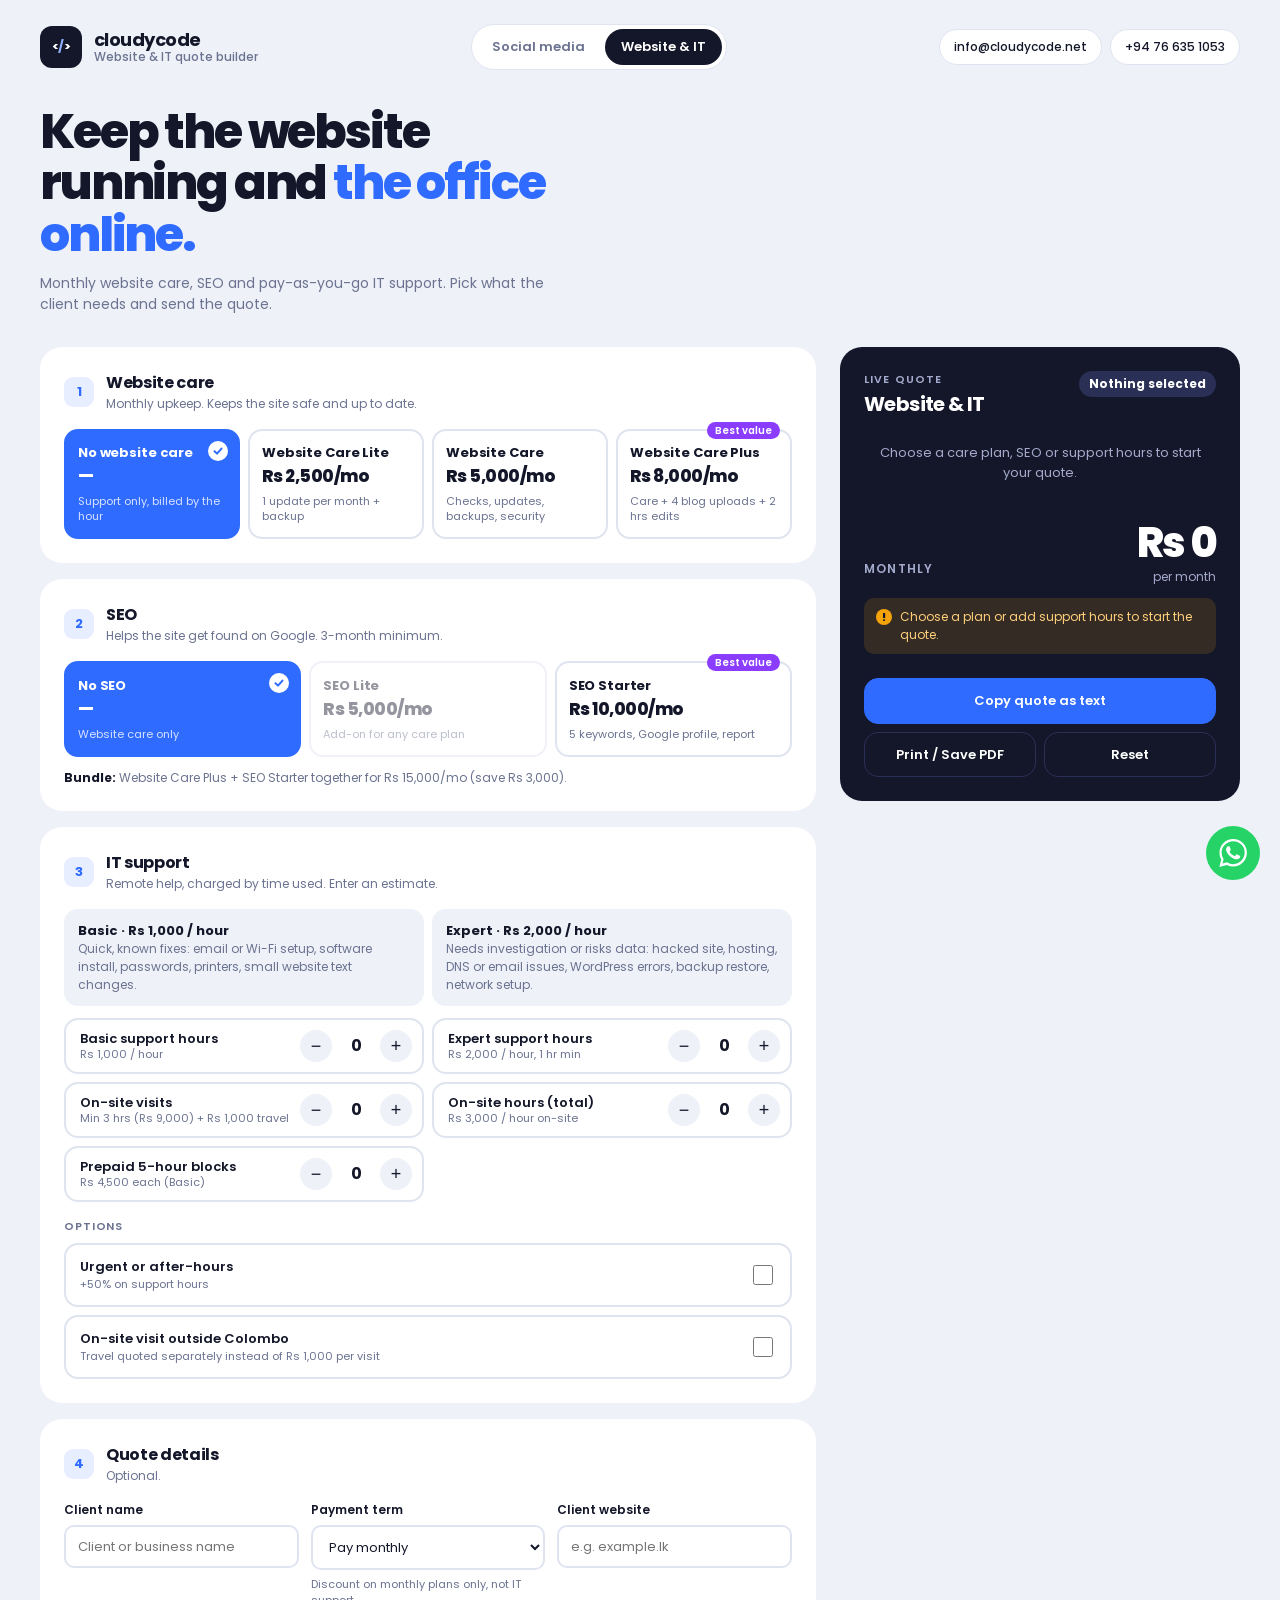
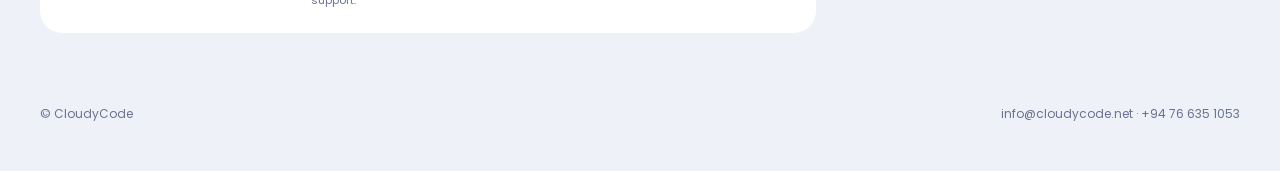
==== commit 67908500: "feat: new social media pricing model and website care options Social media (index.html): - Monthly u" ====
--- a/website-it.html
+++ b/website-it.html
@@ -9,7 +9,7 @@
   <link href="https://fonts.googleapis.com/css2?family=Poppins:wght@400;500;600;700;800&display=swap" rel="stylesheet">
   <link rel="stylesheet" href="styles.css">
   <style>
-    .plans { display:grid; grid-template-columns:repeat(3,minmax(0,1fr)); gap:var(--s2); }
+    .plans { display:grid; grid-template-columns:repeat(auto-fit,minmax(150px,1fr)); gap:var(--s2); }
     .plans .preset { min-height:96px; }
     .plans .preset .p-meta { line-height:1.4; }
     .preset:disabled { opacity:.45; cursor:not-allowed; transform:none; border-color:var(--line); }
@@ -67,6 +67,7 @@
         <div class="step-head"><span class="step-no">4</span><div class="grow"><h2>Quote details</h2><p>Optional.</p></div></div>
         <div class="fields">
           <div class="field"><label for="clientName">Client name</label><input id="clientName" type="text" maxlength="100" autocomplete="organization" placeholder="Client or business name"></div>
+          <div class="field"><label for="prepayMonths">Payment term</label><select id="prepayMonths"><option value="1">Pay monthly</option><option value="6">6 months upfront · 5% off</option><option value="12">12 months upfront · 10% off</option></select><small>Discount on monthly plans only, not IT support.</small></div>
           <div class="field"><label for="website">Client website</label><input id="website" type="text" maxlength="120" placeholder="e.g. example.lk"></div>
         </div>
       </section>
@@ -76,6 +77,7 @@
       <div id="monthlyBlock"></div>
       <div class="total"><span>Monthly</span><div><strong id="quoteTotal">Rs 0</strong><small id="totalSuffix">per month</small></div></div>
       <span class="sr-only" id="totalLive" aria-live="polite"></span>
+      <div id="prepayOutput"></div>
       <div id="supportBlock"></div>
       <div class="warnings" id="warnings"></div>
       <div class="included" id="included"></div>
@@ -93,14 +95,16 @@
       currency: "Rs",
       care: {
         none:     { label: "No website care", price: 0, short: "Support only, billed by the hour" },
-        care:     { label: "Website Care", price: 5000, placeholder: true, short: "Checks, updates, backups, security",
+        lite:     { label: "Website Care Lite", price: 2500, placeholder: true, short: "1 update per month + backup",
+                    includes: ["One update visit per month: plugin, theme and WordPress updates", "Check the site works after updating", "Monthly backup", "Critical security fixes", "No weekly checks, small fixes or support discount"] },
+        care:     { label: "Website Care", price: 5000, placeholder: true, supportDiscount: true, short: "Checks, updates, backups, security",
                     includes: ["Weekly website check (site up, forms working, errors)", "Monthly plugin, theme and WordPress updates", "Monthly backup", "Security fixes when a vulnerability is reported", "Up to 1 hour of small fixes per month", "No blog uploads or content edits"] },
-        carePlus: { label: "Website Care Plus", price: 8000, placeholder: true, short: "Care + 4 blog uploads + 2 hrs edits",
+        carePlus: { label: "Website Care Plus", price: 8000, placeholder: true, supportDiscount: true, short: "Care + 4 blog uploads + 2 hrs edits",
                     includes: ["Everything in Website Care", "4 blog uploads per month (client sends text and images)", "Up to 2 hours of small fixes and edits per month"] },
       },
       seo: {
         none:    { label: "No SEO", price: 0, short: "Website care only" },
-        lite:    { label: "SEO Lite", price: 5000, placeholder: true, requiresCare: true, short: "Add-on for Care clients",
+        lite:    { label: "SEO Lite", price: 5000, placeholder: true, requiresCare: true, short: "Add-on for any care plan",
                    includes: ["SEO titles and meta descriptions on new posts", "2 Google Business Profile posts per month", "Monthly Search Console error check", "Short monthly summary"] },
         starter: { label: "SEO Starter", price: 10000, placeholder: true, short: "5 keywords, Google profile, report",
                    includes: ["First month: research 5 target keywords", "First month: SEO on the 5 main pages", "First month: Google Business Profile and Search Console setup", "SEO on every new post", "4 Google Business Profile posts per month", "Fix Search Console errors", "Simple monthly ranking and traffic report"] },
@@ -108,6 +112,12 @@
       // Discount when these two are taken together.
       bundles: [{ care: "carePlus", seo: "starter", label: "Care Plus + SEO Starter bundle", discount: 3000 }],
       seoMinimumMonths: 3,
+      // Prepay discount on monthly plans (not on IT support). Discounted monthly price rounds to nearest Rs 100.
+      prepayDiscounts: [
+        { months: 1,  pct: 0 },
+        { months: 6,  pct: 5 },
+        { months: 12, pct: 10 },
+      ],
       support: {
         basicRate: 1000,   // per hour, billed in 30-minute blocks, 30-minute minimum
         expertRate: 2000,  // per hour, 1-hour minimum, then 30-minute blocks
@@ -131,13 +141,13 @@
     const LIMITS = { basicHours:[0,40,.5], expertHours:[0,40,.5], onsiteVisits:[0,20,1], onsiteHours:[0,80,.5], prepaidBlocks:[0,10,1] };
     const LABELS = { basicHours:'Basic support hours', expertHours:'Expert support hours', onsiteVisits:'On-site visits', onsiteHours:'On-site hours (total)', prepaidBlocks:'Prepaid 5-hour blocks' };
     const HINTS = { basicHours:()=>`${money(CONFIG.support.basicRate)} / hour`, expertHours:()=>`${money(CONFIG.support.expertRate)} / hour, 1 hr min`, onsiteVisits:()=>`Min ${CONFIG.support.onsite.minHours} hrs (${money(CONFIG.support.onsite.minHours * CONFIG.support.onsite.rate)}) + ${money(CONFIG.support.onsite.travelColombo)} travel`, onsiteHours:()=>`${money(CONFIG.support.onsite.rate)} / hour on-site`, prepaidBlocks:()=>`${money(CONFIG.support.prepaidBlock.price)} each (Basic)` };
-    const DEFAULT_STATE = () => ({ care:'none', seo:'none', basicHours:0, expertHours:0, onsiteVisits:0, onsiteHours:0, prepaidBlocks:0, urgent:false, outsideColombo:false, clientName:'', website:'' });
+    const DEFAULT_STATE = () => ({ care:'none', seo:'none', basicHours:0, expertHours:0, onsiteVisits:0, onsiteHours:0, prepaidBlocks:0, urgent:false, outsideColombo:false, prepayMonths:1, clientName:'', website:'' });
 
     const money = n => `${CONFIG.currency} ${Math.round(n).toLocaleString('en-US')}`;
     const hrs = n => `${n % 1 ? n.toFixed(1) : n} hr${n === 1 ? '' : 's'}`;
     const clamp = (v, min, max) => { const n = Number(v); return Number.isFinite(n) ? Math.min(max, Math.max(min, n)) : 0; };
     const toHalf = n => Math.ceil(n * 2) / 2;
-    const normalized = input => { const s = {...DEFAULT_STATE(), ...input}; Object.entries(LIMITS).forEach(([k,[min,max,step]]) => { s[k] = clamp(s[k], min, max); if (step === 1) s[k] = Math.round(s[k]); }); if (!CONFIG.care[s.care]) s.care = 'none'; if (!CONFIG.seo[s.seo]) s.seo = 'none'; return s; };
+    const normalized = input => { const s = {...DEFAULT_STATE(), ...input}; Object.entries(LIMITS).forEach(([k,[min,max,step]]) => { s[k] = clamp(s[k], min, max); if (step === 1) s[k] = Math.round(s[k]); }); if (!CONFIG.care[s.care]) s.care = 'none'; if (!CONFIG.seo[s.seo]) s.seo = 'none'; if (!CONFIG.prepayDiscounts.some(d => d.months === Number(s.prepayMonths))) s.prepayMonths = 1; s.prepayMonths = Number(s.prepayMonths); return s; };
     const line = (label, amount, sub) => ({ label, amount, sub });
 
     function calculate(input) {
@@ -150,11 +160,15 @@
       const monthly = [];
       if (hasCare) monthly.push(line(care.label, care.price, 'per month'));
       let seoCharged = s.seo !== 'none';
-      if (seo.requiresCare && !hasCare) { seoCharged = false; warnings.push(`${seo.label} is only available with Website Care or Care Plus. Choose a care plan or SEO Starter.`); }
+      if (seo.requiresCare && !hasCare) { seoCharged = false; warnings.push(`${seo.label} is only available with a website care plan. Choose a care plan or SEO Starter.`); }
       if (seoCharged) monthly.push(line(seo.label, seo.price, `per month · ${CONFIG.seoMinimumMonths}-month minimum`));
       const bundle = CONFIG.bundles.find(b => b.care === s.care && b.seo === s.seo && seoCharged);
       if (bundle) monthly.push(line(bundle.label, -bundle.discount, 'discount'));
       const monthlyTotal = monthly.reduce((t, l) => t + l.amount, 0);
+      const prepay = CONFIG.prepayDiscounts.find(d => d.months === s.prepayMonths);
+      const prepayMonthly = Math.floor((monthlyTotal * (100 - prepay.pct) + 5000) / 10000) * 100;
+      const prepayInfo = monthlyTotal && prepay.pct ? { months: prepay.months, pct: prepay.pct, monthly: prepayMonthly, total: prepayMonthly * prepay.months, saving: (monthlyTotal - prepayMonthly) * prepay.months } : null;
+      if (s.prepayMonths > 1 && !monthlyTotal) warnings.push('Payment term discount only applies to monthly plans. Choose a care or SEO plan.');
 
       // Support (estimate)
       const support = [];
@@ -174,7 +188,7 @@
       const urgentCost = s.urgent && hoursCost ? Math.round(hoursCost * sup.urgentPct / 100) : 0;
       if (urgentCost) support.push(line(`Urgent / after-hours (+${sup.urgentPct}%)`, urgentCost, `on ${money(hoursCost)} of support`));
       if (s.urgent && !hoursCost) warnings.push('Urgent is ticked but no support hours are entered.');
-      const careDiscount = hasCare && hoursCost ? Math.round((hoursCost + urgentCost) * sup.careDiscountPct / 100) : 0;
+      const careDiscount = care.supportDiscount && hoursCost ? Math.round((hoursCost + urgentCost) * sup.careDiscountPct / 100) : 0;
       if (careDiscount) support.push(line(`Care client discount (${sup.careDiscountPct}%)`, -careDiscount, 'on support hours'));
       if (visits && !s.outsideColombo) support.push(line('Travel (Colombo)', visits * sup.onsite.travelColombo, `${visits} × ${money(sup.onsite.travelColombo)}`));
       if (visits && s.outsideColombo) { support.push(line('Travel (outside Colombo)', 0, 'quoted separately')); warnings.push('Travel outside Colombo is not in this total. Add the travel cost before sending.'); }
@@ -188,7 +202,7 @@
       const includes = [];
       if (hasCare) includes.push({ title: care.label, items: care.includes });
       if (seoCharged) includes.push({ title: seo.label, items: seo.includes });
-      return { state: s, monthly, monthlyTotal, support, supportTotal, basicBilled, expertBilled, bundle, seoCharged, warnings, includes };
+      return { state: s, monthly, monthlyTotal, prepayInfo, support, supportTotal, basicBilled, expertBilled, bundle, seoCharged, warnings, includes };
     }
 
     // ---------- UI ----------
@@ -214,7 +228,7 @@
           b.append(el('span', plan.label, 'p-name'), el('span', plan.price ? `${money(plan.price)}/mo` : '—', 'p-price num'), el('span', plan.short, 'p-meta'));
           if (key === 'carePlus' || key === 'starter') b.append(el('span', 'Best value', 'p-tag'));
           const c = el('span', undefined, 'p-check'); c.innerHTML = TICK; b.append(c);
-          if (plan.requiresCare && state.care === 'none') { b.disabled = true; b.title = 'Needs Website Care or Care Plus'; }
+          if (plan.requiresCare && state.care === 'none') { b.disabled = true; b.title = 'Needs a website care plan'; }
           b.addEventListener('click', () => { state[group] = key; update(); });
           wrap.append(b);
         });
@@ -272,6 +286,8 @@
       $('mobileTotal').textContent = money(showMonthly ? r.monthlyTotal : r.supportTotal);
       $('totalLive').textContent = `Monthly ${money(r.monthlyTotal)}, support estimate ${money(r.supportTotal)}`;
 
+      const pp = $('prepayOutput'); pp.replaceChildren();
+      if (r.prepayInfo) { const box = el('div', undefined, 'prepay'); box.append(el('strong', `${r.prepayInfo.months} months upfront (${r.prepayInfo.pct}% off)`), el('span', `${money(r.prepayInfo.monthly)}/month · ${money(r.prepayInfo.total)} paid upfront · saves ${money(r.prepayInfo.saving)}`)); pp.append(box); }
       const sb = $('supportBlock'); sb.replaceChildren();
       if (r.support.length && showMonthly) {
         sb.append(el('div', 'IT support · estimate', 'q-group'), lineRows(r.support));
@@ -293,7 +309,7 @@
       const r = lastResult, out = ['CloudyCode – Website & IT Quote'];
       if (state.clientName) out.push(`Client: ${state.clientName}`); if (state.website) out.push(`Website: ${state.website}`);
       out.push(`Plan: ${planLabel(r)}`, '');
-      if (r.monthly.length) { out.push('MONTHLY'); r.monthly.forEach(l => out.push(`${l.label} ........ ${l.amount < 0 ? '−' : ''}${money(Math.abs(l.amount))}`)); out.push(`TOTAL ........ ${money(r.monthlyTotal)} / month`, ''); }
+      if (r.monthly.length) { out.push('MONTHLY'); r.monthly.forEach(l => out.push(`${l.label} ........ ${l.amount < 0 ? '−' : ''}${money(Math.abs(l.amount))}`)); out.push(`TOTAL ........ ${money(r.monthlyTotal)} / month`); if (r.prepayInfo) out.push(`${r.prepayInfo.months} months upfront (${r.prepayInfo.pct}% off): ${money(r.prepayInfo.monthly)} / month · ${money(r.prepayInfo.total)} total · saves ${money(r.prepayInfo.saving)}`); out.push(''); }
       if (r.support.length) { out.push('IT SUPPORT (estimate, billed on time used)'); r.support.forEach(l => out.push(`${l.label} (${l.sub}) ........ ${l.amount < 0 ? '−' : ''}${money(Math.abs(l.amount))}`)); out.push(`Support estimate ........ ${money(r.supportTotal)}`, ''); }
       r.includes.forEach(g => out.push(`${g.title}: ${g.items.join('; ')}`));
       out.push('', 'info@cloudycode.net · +94 76 635 1053');
@@ -317,7 +333,7 @@
       const tb = el('div', undefined, 'pv-sum-total'); tb.append(el('span', 'Monthly'), el('strong', `${money(r.monthlyTotal)} / month`)); sum.append(tb); v.append(sum);
 
       const table = (rows, totalLabel, total) => { const t = el('table', undefined, 'pv-table'); const th = el('thead'); const hr = el('tr'); ['Item', 'Detail', 'Amount'].forEach((h, i) => hr.append(el('th', h, i === 2 ? 'num' : ''))); th.append(hr); t.append(th); const b = el('tbody'); rows.forEach(l => { const tr = el('tr'); tr.append(el('td', l.label), el('td', l.sub), el('td', `${l.amount < 0 ? '−' : ''}${money(Math.abs(l.amount))}`, 'num')); b.append(tr); }); t.append(b); const f = el('tfoot'); const fr = el('tr'); fr.append(el('td', totalLabel), el('td', ''), el('td', total, 'num')); f.append(fr); t.append(f); return t; };
-      if (r.monthly.length) section('Monthly plan', 'Billed at the start of each month.').append(table(r.monthly, 'Monthly total', `${money(r.monthlyTotal)} / month`));
+      if (r.monthly.length) { const ms = section('Monthly plan', r.prepayInfo ? `Paid ${r.prepayInfo.months} months upfront.` : 'Billed at the start of each month.'); ms.append(table(r.monthly, 'Monthly total', `${money(r.monthlyTotal)} / month`)); if (r.prepayInfo) ms.append(el('p', `${r.prepayInfo.months} months upfront (${r.prepayInfo.pct}% off): ${money(r.prepayInfo.monthly)} / month · ${money(r.prepayInfo.total)} paid upfront · you save ${money(r.prepayInfo.saving)}.`, 'pv-callout')); }
       if (r.includes.length) { const s = section('What is included'); const g = el('div', undefined, 'pv-platforms'); r.includes.forEach(x => { const c = el('div', undefined, 'pv-plat'); const top = el('div', undefined, 'pv-plat-top'); top.append(el('strong', x.title), el('span', `${money((x.title === CONFIG.care[r.state.care]?.label ? CONFIG.care[r.state.care] : CONFIG.seo[r.state.seo]).price)}/mo`)); c.append(top); const ul = el('ul'); x.items.forEach(i => ul.append(el('li', i))); c.append(ul); g.append(c); }); s.append(g); }
       if (r.support.length) section('IT support (estimate)', 'Billed on the time actually used. The hours below are an estimate.').append(table(r.support, 'Support estimate', money(r.supportTotal)));
 
@@ -355,6 +371,12 @@
         ['T14 On-site 2 visits, 4 hours billed as 6', S({onsiteVisits:2, onsiteHours:4}), r => r.supportTotal === 20000],
         ['T15 On-site hours without visits = 1 visit', S({onsiteHours:2}), r => r.supportTotal === 10000],
         ['T16 Outside Colombo: no travel in total, warning', S({onsiteVisits:1, outsideColombo:true}), r => r.supportTotal === 9000 && r.warnings.some(w => w.includes('outside Colombo'))],
+        ['T18 Bundle, 6 months upfront 5% off', S({care:'carePlus', seo:'starter', prepayMonths:6}), r => r.prepayInfo.monthly === 14300 && r.prepayInfo.total === 85800],
+        ['T19 Care, 12 months upfront 10% off', S({care:'care', prepayMonths:12}), r => r.prepayInfo.monthly === 4500 && r.prepayInfo.total === 54000 && r.prepayInfo.saving === 6000],
+        ['T20 Prepay does not touch support', S({care:'care', basicHours:2, prepayMonths:12}), r => r.supportTotal === 1800 && r.monthlyTotal === 5000],
+        ['T21 Care Lite only', S({care:'lite'}), r => r.monthlyTotal === 2500],
+        ['T22 Care Lite + SEO Lite allowed', S({care:'lite', seo:'lite'}), r => r.monthlyTotal === 7500],
+        ['T23 Care Lite gets no support discount', S({care:'lite', basicHours:2}), r => r.supportTotal === 2000],
         ['T17 Care discount not applied to travel', S({care:'care', onsiteVisits:1}), r => r.supportTotal === 9100],
         ['T11 Prepaid block, no care discount on it', S({care:'care', prepaidBlocks:1}), r => r.supportTotal === 4500],
         ['T12 Basic 0.2h billed as 0.5h', S({basicHours:.2}), r => r.supportTotal === 500],
@@ -369,9 +391,10 @@
     $('outsideColombo').addEventListener('change', e => { state.outsideColombo = e.target.checked; update(); });
     $('clientName').addEventListener('input', e => { state.clientName = e.target.value; update(); });
     $('website').addEventListener('input', e => { state.website = e.target.value; update(); });
+    $('prepayMonths').addEventListener('change', e => { state.prepayMonths = Number(e.target.value); update(); });
     $('copyButton').addEventListener('click', () => navigator.clipboard?.writeText(quoteText()).then(() => { const b = $('copyButton'); b.textContent = 'Copied ✓'; b.classList.add('done'); setTimeout(() => { b.textContent = 'Copy quote as text'; b.classList.remove('done'); }, 1600); }));
     $('printButton').addEventListener('click', () => { buildPrintView(lastResult); window.print(); });
-    $('resetButton').addEventListener('click', () => { state = DEFAULT_STATE(); $('urgent').checked = false; $('outsideColombo').checked = false; $('clientName').value = ''; $('website').value = ''; update(); });
+    $('resetButton').addEventListener('click', () => { state = DEFAULT_STATE(); $('urgent').checked = false; $('outsideColombo').checked = false; $('prepayMonths').value = '1'; $('clientName').value = ''; $('website').value = ''; update(); });
     update();
     if (new URLSearchParams(location.search).get('test') === '1') runTests();
     window.calculate = calculate;
--- a/styles.css
+++ b/styles.css
@@ -47,7 +47,7 @@
 .mode button.active { background:var(--ink); color:#fff; }
 
 /* Package cards */
-.presets { display:grid; grid-template-columns:repeat(4,minmax(0,1fr)); gap:var(--s2); }
+.presets { display:grid; grid-template-columns:repeat(auto-fit,minmax(180px,1fr)); gap:var(--s2); }
 .preset { position:relative; text-align:left; border:2px solid var(--line); border-radius:var(--r-md); background:var(--surface); padding:var(--s3); font:inherit; color:var(--ink); cursor:pointer; transition:border-color .15s, background .15s, color .15s, transform .15s; }
 .preset:hover { border-color:var(--blue); transform:translateY(-2px); }
 .preset:active { transform:translateY(0); }
@@ -170,7 +170,7 @@
 @media (max-width:1000px) {
   .layout { grid-template-columns:1fr; }
   .quote-card { position:static; }
-  .presets { grid-template-columns:repeat(4,minmax(0,1fr)); }
+
 }
 @media (max-width:760px) {
   .presets { grid-template-columns:repeat(2,minmax(0,1fr)); }
@@ -242,3 +242,11 @@
 @media (max-width:1000px) { .contact { display:none; } }
 @media (max-width:760px) { .topbar { flex-wrap:wrap; } .tabs { order:3; width:100%; } .tabs a { flex:1; text-align:center; } }
 @media print { .tabs { display:none !important; } }
+
+/* Toggle row (shared) */
+.toggle { display:flex; align-items:center; justify-content:space-between; gap:var(--s3); padding:12px 14px; border:2px solid var(--line); border-radius:var(--r-md); cursor:pointer; font-size:13px; font-weight:600; transition:border-color .15s, background .15s; }
+.toggle small { display:block; font-weight:400; font-size:11px; color:var(--muted); }
+.toggle input { width:20px; height:20px; accent-color:var(--blue); flex:none; }
+.toggle:has(input:checked) { border-color:var(--blue); background:var(--blue-soft); }
+.platforms.content-only .check:has(input:checked) { background:var(--surface); color:var(--ink); }
+.platforms.content-only .check:has(input:checked) .icon { color:var(--brand); }
